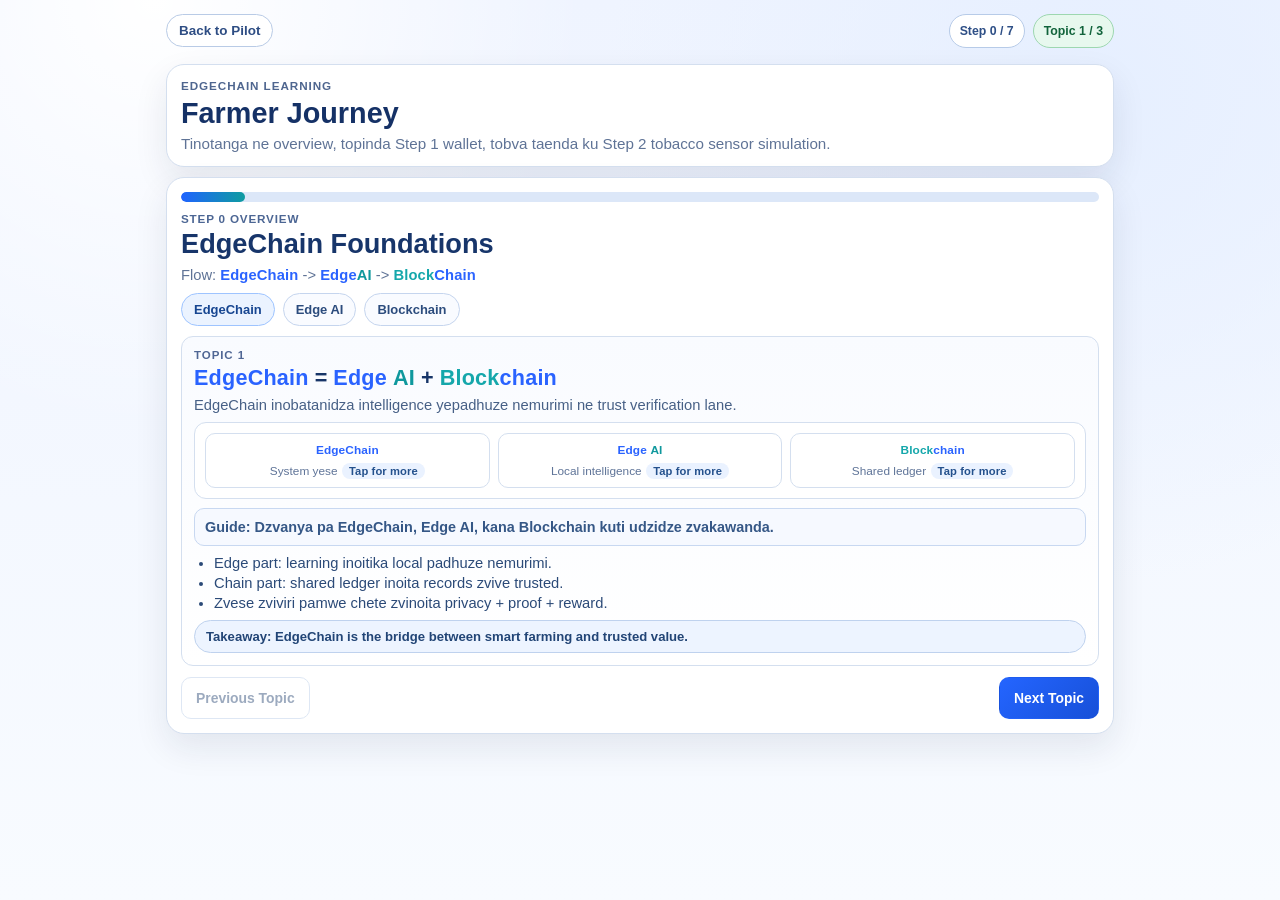
==== app/learning.html @ 708e7389 "Build mobile-first Step 2 learning flow for tobacco pilot" ====
<!doctype html>
<html lang="en">
  <head>
    <meta charset="UTF-8" />
    <meta name="viewport" content="width=device-width, initial-scale=1" />
    <title>EdgeChain Learning - Farmer Journey</title>
    <link rel="stylesheet" href="./learning.css" />
  </head>
  <body>
    <header class="topbar">
      <a class="back-link" href="./index.html">Back to Pilot</a>
      <div class="top-right">
        <span id="lesson-index" class="pill">Step 0 / 7</span>
        <span id="subtopic-index" class="pill good">Topic 1 / 3</span>
      </div>
    </header>

    <main class="shell">
      <section class="card hero">
        <p class="kicker">EDGECHAIN LEARNING</p>
        <h1>Farmer Journey</h1>
        <p class="sub">Tinotanga ne overview, topinda Step 1 wallet, tobva taenda ku Step 2 tobacco sensor simulation.</p>
      </section>

      <section class="card lesson-card">
        <div class="progress-wrap" aria-label="Lesson progress">
          <div class="progress-track"><span id="progress-fill" class="progress-fill"></span></div>
        </div>

        <p id="stage-kicker" class="stage-kicker"></p>
        <h2 id="stage-title" class="stage-title"></h2>
        <p id="stage-sub" class="stage-sub"></p>
        <p id="stage-citation" class="stage-citation hidden"></p>

        <nav id="topic-tabs" class="wallet-tabs" aria-label="Learning topic tabs"></nav>

        <article class="content-card">
          <div>
            <p id="tab-kicker" class="content-kicker"></p>
            <h3 id="tab-title" class="content-title"></h3>
            <p id="tab-summary" class="content-summary"></p>
          </div>

          <article id="tab-visual" class="visual-box"></article>
          <p id="click-callout" class="click-callout hidden" aria-live="polite"></p>
          <div id="tab-notes" class="tab-notes hidden"></div>

          <ul id="tab-points" class="point-list"></ul>

          <p id="tab-takeaway" class="term-chip"></p>
        </article>

        <div class="actions">
          <button id="btn-prev-tab" class="btn btn-secondary" type="button">Previous Topic</button>
          <button id="btn-next-tab" class="btn btn-primary" type="button">Next Topic</button>
        </div>
      </section>
    </main>

    <script type="module" src="./learning.js"></script>
  </body>
</html>
---- app/learning.css ----
@font-face {
  font-family: 'audiowide';
  src: url('./fonts/Audiowide-Regular.ttf');
}

:root {
  --bg-a: #eff4ff;
  --bg-b: #f8fbff;
  --surface: #ffffff;
  --line: #d4dfef;
  --ink: #16284b;
  --muted: #5f7396;
  --brand: #1f63ff;
  --brand-2: #0f9ca0;
  --watch-bg: #fff7e8;
  --watch-ink: #8d5c05;
  --alert-bg: #ffecec;
  --alert-ink: #9b1f1f;
  --good-bg: #e7f8ee;
  --good-ink: #11633b;
  --radius-lg: 18px;
  --radius-md: 12px;
  --shadow: 0 14px 34px rgba(17, 36, 70, 0.09);
}

* {
  box-sizing: border-box;
}

body {
  margin: 0;
  min-height: 100vh;
  font-family: 'Avenir Next', 'Segoe UI', sans-serif;
  color: var(--ink);
  background:
    radial-gradient(circle at 12% 0%, #ffffff 0%, rgba(255, 255, 255, 0) 30%),
    radial-gradient(circle at 86% 10%, #e6efff 0%, rgba(230, 239, 255, 0) 36%),
    linear-gradient(180deg, var(--bg-a) 0%, var(--bg-b) 100%);
}

h1,
h2,
h3,
p {
  margin-top: 0;
}

.topbar {
  max-width: 980px;
  margin: 0 auto;
  padding: 14px 16px 8px;
  display: flex;
  justify-content: space-between;
  gap: 10px;
  align-items: center;
}

.back-link {
  color: #2e4d83;
  text-decoration: none;
  border: 1px solid #b9cbe6;
  border-radius: 999px;
  background: #ffffff;
  padding: 8px 12px;
  font-size: 0.84rem;
  font-weight: 700;
}

.back-link:hover {
  border-color: var(--brand);
  color: var(--brand);
}

.top-right {
  display: flex;
  gap: 8px;
  align-items: center;
}

.pill {
  border: 1px solid #b7cbe8;
  border-radius: 999px;
  background: #ffffff;
  color: #2e4f86;
  padding: 6px 10px;
  font-size: 0.77rem;
  font-weight: 700;
}

.pill.good {
  border-color: #9dd7b0;
  background: var(--good-bg);
  color: var(--good-ink);
}

.shell {
  max-width: 980px;
  margin: 0 auto;
  padding: 8px 16px 26px;
  display: grid;
  gap: 10px;
}

.card {
  border: 1px solid var(--line);
  border-radius: var(--radius-lg);
  background: var(--surface);
  box-shadow: var(--shadow);
}

.hero {
  padding: 14px;
}

.kicker {
  margin: 0;
  text-transform: uppercase;
  letter-spacing: 0.08em;
  font-size: 0.73rem;
  color: #4f668f;
  font-weight: 700;
}

.hero h1 {
  margin: 5px 0;
  font-family: 'audiowide', sans-serif;
  font-size: clamp(1.2rem, 3.4vw, 1.8rem);
  line-height: 1.15;
  color: #153166;
}

.sub {
  margin: 0;
  color: var(--muted);
  font-size: 0.95rem;
}

.lesson-card {
  padding: 14px;
}

.progress-wrap {
  margin-bottom: 10px;
}

.progress-track {
  width: 100%;
  height: 10px;
  border-radius: 999px;
  background: #dce7f8;
  overflow: hidden;
}

.progress-fill {
  display: block;
  width: 14.29%;
  height: 100%;
  border-radius: inherit;
  background: linear-gradient(90deg, var(--brand) 0%, var(--brand-2) 100%);
}

.stage-kicker {
  margin: 0;
  color: #4c6694;
  text-transform: uppercase;
  letter-spacing: 0.07em;
  font-size: 0.73rem;
  font-weight: 700;
}

.stage-title {
  margin: 3px 0 0;
  font-size: clamp(1.25rem, 3.6vw, 1.7rem);
  line-height: 1.16;
  color: #17356a;
  text-wrap: balance;
}

.stage-sub {
  margin: 7px 0 0;
  color: var(--muted);
  font-size: 0.92rem;
}

.stage-citation {
  margin: 8px 0 0;
  border: 1px solid #bdd2ee;
  border-left: 4px solid #2f67ff;
  border-radius: 10px;
  background: #f6f9ff;
  color: #284d84;
  font-size: 0.84rem;
  font-weight: 600;
  padding: 8px 10px;
}

.flow-term {
  font-weight: 800;
  letter-spacing: 0.01em;
}

.flow-term.edgechain {
  color: #2a63ff;
}

.flow-term.edge,
.flow-term.chain {
  color: #2a63ff;
}

.flow-term.ai {
  color: #0f989d;
}

.flow-term.block {
  color: #15a7ab;
}

.wallet-tabs {
  margin-top: 10px;
  display: flex;
  flex-wrap: wrap;
  gap: 8px;
}

.tab-btn {
  border: 1px solid #c5d5ee;
  border-radius: 999px;
  background: #f9fbff;
  color: #2c4c7d;
  padding: 8px 12px;
  font-size: 0.81rem;
  font-weight: 700;
  cursor: pointer;
  display: inline-flex;
  align-items: center;
  gap: 6px;
}

.tab-btn:hover {
  border-color: #a9c0e6;
}

.tab-btn.active {
  border-color: #9ec4ff;
  background: #ebf3ff;
  color: #174691;
}

.tab-btn.tab-danger {
  border-color: #efb0b0;
  background: #fff4f4;
  color: #9f1f1f;
}

.tab-btn.tab-danger.active {
  border-color: #df7777;
  background: #ffe7e7;
  color: #8c1111;
}

.content-card {
  margin-top: 10px;
  border: 1px solid var(--line);
  border-radius: var(--radius-md);
  background: linear-gradient(180deg, #f9fbff 0%, #ffffff 100%);
  padding: 12px;
  display: grid;
  gap: 9px;
}

.content-kicker {
  margin: 0;
  text-transform: uppercase;
  letter-spacing: 0.08em;
  font-size: 0.72rem;
  color: #4f6694;
  font-weight: 700;
}

.content-title {
  margin: 4px 0 0;
  color: #173568;
  font-size: clamp(1.08rem, 3.4vw, 1.35rem);
  line-height: 1.2;
}

.content-title .flow-term {
  font-weight: 900;
}

.danger-title {
  color: #9a1717;
  display: inline-flex;
  align-items: center;
  gap: 7px;
}

.content-summary {
  margin: 6px 0 0;
  color: #476086;
  font-size: 0.92rem;
}

.tab-notes {
  border: 1px solid #cad9f1;
  border-radius: 10px;
  background: #f9fbff;
  padding: 8px;
}

.bite-notes {
  margin: 0;
}

.bite-notes summary {
  cursor: pointer;
  color: #214e8a;
  font-size: 0.84rem;
  font-weight: 700;
}

.bite-list {
  margin: 8px 0 0;
  padding-left: 18px;
  color: #2b4c7d;
  display: grid;
  gap: 4px;
}

.bite-list li {
  font-size: 0.84rem;
}

.visual-box {
  border: 1px solid var(--line);
  border-radius: var(--radius-md);
  background: #ffffff;
  padding: 10px;
}

.visual-grid {
  display: grid;
  grid-template-columns: repeat(3, minmax(0, 1fr));
  gap: 8px;
}

.freedom-grid {
  display: grid;
  grid-template-columns: repeat(2, minmax(0, 1fr));
  gap: 8px;
}

.visual-step {
  border: 1px solid var(--line);
  border-radius: 10px;
  background: #ffffff;
  padding: 8px;
  text-align: center;
}

.action-step {
  width: 100%;
  font: inherit;
  cursor: pointer;
}

.action-step:hover {
  border-color: #96b8eb;
  background: #f5f9ff;
}

.action-step:focus-visible {
  outline: 2px solid #7ea7e7;
  outline-offset: 2px;
}

.tap-mini {
  display: inline-block;
  margin-top: 6px;
  border-radius: 999px;
  background: #eaf2ff;
  color: #24518d;
  font-size: 0.7rem;
  font-style: normal;
  font-weight: 700;
  letter-spacing: 0.01em;
  padding: 2px 7px;
}

.visual-step strong {
  display: block;
  color: #1a396e;
  font-size: 0.81rem;
}

.visual-step strong .flow-term {
  font-weight: 900;
}

.danger-icon {
  display: inline-grid;
  place-items: center;
  width: 18px;
  height: 18px;
  border-radius: 999px;
  border: 1px solid #e28282;
  background: #ffe8e8;
  color: #a41010;
  font-size: 0.72rem;
  font-weight: 800;
  line-height: 1;
}

.visual-step span {
  color: #5f7498;
  font-size: 0.74rem;
}

.robot-flow {
  display: grid;
  grid-template-columns: 1fr auto 1fr auto 1fr;
  gap: 8px;
  align-items: center;
}

.robot-node {
  min-height: 88px;
}

.robot-arrow {
  color: #8aa2c8;
  font-weight: 700;
  text-align: center;
  font-size: 0.82rem;
}

.compare-grid {
  display: grid;
  grid-template-columns: 1fr 1fr;
  gap: 8px;
}

.compare-card {
  border: 1px solid var(--line);
  border-radius: 10px;
  background: #ffffff;
  padding: 8px;
}

.compare-card p {
  margin: 0;
  color: #5b7298;
  font-size: 0.74rem;
  text-transform: uppercase;
  letter-spacing: 0.06em;
}

.compare-card strong {
  display: block;
  margin-top: 4px;
  color: #1c3d72;
  font-size: 0.88rem;
}

.compare-card span {
  color: #5c7398;
  font-size: 0.77rem;
}

.priority-grid {
  display: grid;
  grid-template-columns: repeat(2, minmax(0, 1fr));
  gap: 8px;
}

.dash-grid {
  display: grid;
  grid-template-columns: repeat(2, minmax(0, 1fr));
  gap: 8px;
}

.metric-card {
  border: 1px solid var(--line);
  border-radius: 10px;
  background: #ffffff;
  padding: 9px;
}

.metric-head {
  display: flex;
  justify-content: space-between;
  gap: 8px;
  align-items: center;
}

.metric-title {
  color: #2a4f83;
  font-size: 0.77rem;
  font-weight: 700;
  text-transform: uppercase;
  letter-spacing: 0.03em;
}

.status-pill {
  border-radius: 999px;
  font-size: 0.68rem;
  font-weight: 800;
  letter-spacing: 0.02em;
  padding: 2px 7px;
}

.status-pill.ok {
  border: 1px solid #9ad9b2;
  background: var(--good-bg);
  color: var(--good-ink);
}

.status-pill.watch {
  border: 1px solid #efce8b;
  background: var(--watch-bg);
  color: var(--watch-ink);
}

.status-pill.alert {
  border: 1px solid #f3a3a3;
  background: var(--alert-bg);
  color: var(--alert-ink);
}

.metric-value {
  margin-top: 5px;
  color: #1a3a6e;
  font-size: 1.05rem;
  font-weight: 800;
  line-height: 1.1;
}

.metric-sub {
  margin-top: 4px;
  color: #5f7498;
  font-size: 0.75rem;
}

.sim-actions {
  margin-top: 9px;
  display: grid;
  gap: 7px;
}

.sim-pane {
  margin-top: 9px;
  border: 1px dashed #bfd3ef;
  border-radius: 10px;
  background: #f9fbff;
  padding: 8px;
}

.sim-pane summary {
  cursor: pointer;
  color: #255088;
  font-size: 0.82rem;
  font-weight: 700;
}

.sim-btn {
  border: 1px solid #adc6ea;
  border-radius: 10px;
  background: #ffffff;
  color: #254d87;
  font-size: 0.82rem;
  font-weight: 700;
  min-height: 38px;
  padding: 0 11px;
  cursor: pointer;
}

.sim-btn:hover {
  border-color: #8fb1e4;
  background: #f3f8ff;
}

.sim-btn.primary {
  border-color: transparent;
  background: linear-gradient(135deg, #2565ff 0%, #1852dd 100%);
  color: #ffffff;
}

.sim-btn.ghost {
  background: #f7f9fe;
}

.legend-strip {
  margin-top: 8px;
  border: 1px dashed #bfd3ef;
  border-radius: 10px;
  background: #f8fbff;
  color: #446188;
  font-size: 0.77rem;
  padding: 8px 9px;
}

.curing-stage {
  border: 1px solid #bed2ef;
  border-radius: 10px;
  background: #f2f7ff;
  color: #264f88;
  font-size: 0.81rem;
  font-weight: 700;
  padding: 8px 9px;
}

.decision-grid {
  display: grid;
  grid-template-columns: repeat(3, minmax(0, 1fr));
  gap: 8px;
}

.decision-card {
  border: 1px solid var(--line);
  border-radius: 10px;
  background: #ffffff;
  padding: 8px;
}

.decision-card h4 {
  margin: 0;
  font-size: 0.79rem;
  color: #24497d;
}

.decision-card p {
  margin: 5px 0 0;
  color: #5e7397;
  font-size: 0.74rem;
}

.decision-card.good {
  border-color: #9fd9b7;
  background: #f3fff7;
}

.decision-card.watch {
  border-color: #efd59c;
  background: #fffaf0;
}

.decision-card.alert {
  border-color: #f1acac;
  background: #fff3f3;
}

.badge-box {
  border: 1px solid #bed2ef;
  border-radius: 10px;
  background: linear-gradient(180deg, #f4f8ff 0%, #ffffff 100%);
  padding: 10px;
}

.badge-list {
  margin: 0;
  padding-left: 20px;
  color: #2b4c7d;
  display: grid;
  gap: 4px;
}

.badge-list li {
  font-size: 0.82rem;
}

.note-box {
  margin: 0;
  border: 1px solid #c8d8f1;
  border-radius: 10px;
  background: #f2f8ff;
  padding: 9px;
  color: #2e4f81;
  font-size: 0.88rem;
}

.click-callout {
  margin: 0;
  border: 1px solid #9bc1f8;
  border-radius: 10px;
  background: linear-gradient(180deg, #ebf3ff 0%, #f5f9ff 100%);
  padding: 10px;
  color: #1f4f8f;
  font-size: 0.9rem;
  font-weight: 700;
}

.click-callout.guide {
  border-color: #c8d8f1;
  background: #f6f9ff;
  color: #355786;
  font-weight: 600;
}

.hidden {
  display: none !important;
}

.point-list {
  margin: 0;
  padding-left: 20px;
  color: #2b4a78;
  display: grid;
  gap: 4px;
}

.point-list li {
  font-size: 0.92rem;
}

.term-chip {
  margin: 0;
  border: 1px solid #bfd2ee;
  border-radius: 999px;
  background: #edf4ff;
  color: #224576;
  padding: 8px 11px;
  font-size: 0.82rem;
  font-weight: 700;
  display: inline-block;
}

.content-card.safety-highlight {
  border-color: #efb0b0;
  background: linear-gradient(180deg, #fff6f6 0%, #ffffff 100%);
}

.actions {
  margin-top: 11px;
  display: flex;
  justify-content: space-between;
  gap: 8px;
}

.btn {
  border: 1px solid transparent;
  border-radius: 10px;
  min-height: 42px;
  padding: 0 14px;
  font-size: 0.87rem;
  font-weight: 700;
  cursor: pointer;
  text-decoration: none;
  display: inline-flex;
  align-items: center;
  justify-content: center;
}

.btn-primary {
  background: linear-gradient(135deg, #2465ff 0%, #1750d8 100%);
  color: #ffffff;
}

.btn-secondary {
  background: #ffffff;
  color: #254472;
  border-color: #b8cce8;
}

.btn:disabled {
  opacity: 0.45;
  cursor: not-allowed;
}

/* Mobile-first layout refinements */
.topbar {
  max-width: 100%;
  padding: 12px 12px 8px;
  flex-direction: column;
  align-items: stretch;
}

.back-link {
  display: inline-flex;
  align-self: flex-start;
  align-items: center;
  min-height: 40px;
}

.top-right {
  justify-content: space-between;
}

.pill {
  min-height: 34px;
  display: inline-flex;
  align-items: center;
}

.shell {
  max-width: 100%;
  padding: 6px 10px 18px;
  gap: 8px;
}

.card {
  border-radius: 14px;
}

.hero,
.lesson-card {
  padding: 11px;
}

.hero h1 {
  font-size: clamp(1.06rem, 7vw, 1.46rem);
}

.sub {
  font-size: 0.88rem;
}

.stage-title {
  font-size: clamp(1.08rem, 6.6vw, 1.38rem);
}

.stage-sub {
  font-size: 0.85rem;
}

.stage-citation {
  font-size: 0.78rem;
  padding: 7px 8px;
}

.wallet-tabs {
  flex-wrap: nowrap;
  overflow-x: auto;
  gap: 6px;
  padding-bottom: 2px;
  scrollbar-width: thin;
}

.wallet-tabs::-webkit-scrollbar {
  height: 6px;
}

.tab-btn {
  flex: 0 0 auto;
  min-height: 44px;
  padding: 0 12px;
}

.content-card {
  padding: 10px;
  gap: 8px;
}

.content-title {
  font-size: clamp(1rem, 5.8vw, 1.2rem);
}

.content-summary {
  font-size: 0.86rem;
}

.click-callout {
  font-size: 0.84rem;
}

.point-list li {
  font-size: 0.86rem;
}

.term-chip {
  font-size: 0.76rem;
}

.visual-grid,
.freedom-grid,
.compare-grid,
.priority-grid,
.dash-grid,
.decision-grid {
  grid-template-columns: 1fr;
}

.robot-flow {
  grid-template-columns: 1fr;
}

.robot-arrow {
  display: none;
}

.sim-btn,
.btn {
  min-height: 46px;
}

.actions {
  margin-top: 10px;
  position: sticky;
  bottom: calc(env(safe-area-inset-bottom, 0px) + 6px);
  display: grid;
  gap: 7px;
  background: rgba(248, 252, 255, 0.95);
  backdrop-filter: blur(4px);
  border: 1px solid #d7e4f5;
  border-radius: 12px;
  padding: 8px;
  z-index: 8;
}

.actions .btn {
  width: 100%;
}

@media (min-width: 781px) {
  .topbar {
    max-width: 980px;
    margin: 0 auto;
    padding: 14px 16px 8px;
    flex-direction: row;
    align-items: center;
    justify-content: space-between;
    gap: 10px;
  }

  .back-link {
    min-height: 0;
  }

  .top-right {
    justify-content: flex-end;
  }

  .shell {
    max-width: 980px;
    margin: 0 auto;
    padding: 8px 16px 26px;
    gap: 10px;
  }

  .card {
    border-radius: var(--radius-lg);
  }

  .hero,
  .lesson-card {
    padding: 14px;
  }

  .hero h1 {
    font-size: clamp(1.2rem, 3.4vw, 1.8rem);
  }

  .sub {
    font-size: 0.95rem;
  }

  .stage-title {
    font-size: clamp(1.25rem, 3.6vw, 1.7rem);
  }

  .stage-sub {
    font-size: 0.92rem;
  }

  .stage-citation {
    font-size: 0.84rem;
    padding: 8px 10px;
  }

  .wallet-tabs {
    flex-wrap: wrap;
    overflow: visible;
    gap: 8px;
    padding-bottom: 0;
  }

  .tab-btn {
    min-height: 0;
    padding: 8px 12px;
  }

  .content-card {
    padding: 12px;
    gap: 9px;
  }

  .content-title {
    font-size: clamp(1.08rem, 3.4vw, 1.35rem);
  }

  .content-summary {
    font-size: 0.92rem;
  }

  .click-callout {
    font-size: 0.9rem;
  }

  .point-list li {
    font-size: 0.92rem;
  }

  .term-chip {
    font-size: 0.82rem;
  }

  .visual-grid {
    grid-template-columns: repeat(3, minmax(0, 1fr));
  }

  .freedom-grid,
  .compare-grid,
  .priority-grid,
  .dash-grid {
    grid-template-columns: repeat(2, minmax(0, 1fr));
  }

  .decision-grid {
    grid-template-columns: repeat(3, minmax(0, 1fr));
  }

  .robot-flow {
    grid-template-columns: 1fr auto 1fr auto 1fr;
  }

  .robot-arrow {
    display: block;
  }

  .sim-btn,
  .btn {
    min-height: 42px;
  }

  .actions {
    margin-top: 11px;
    position: static;
    display: flex;
    justify-content: space-between;
    gap: 8px;
    background: transparent;
    backdrop-filter: none;
    border: 0;
    border-radius: 0;
    padding: 0;
  }

  .actions .btn {
    width: auto;
  }
}
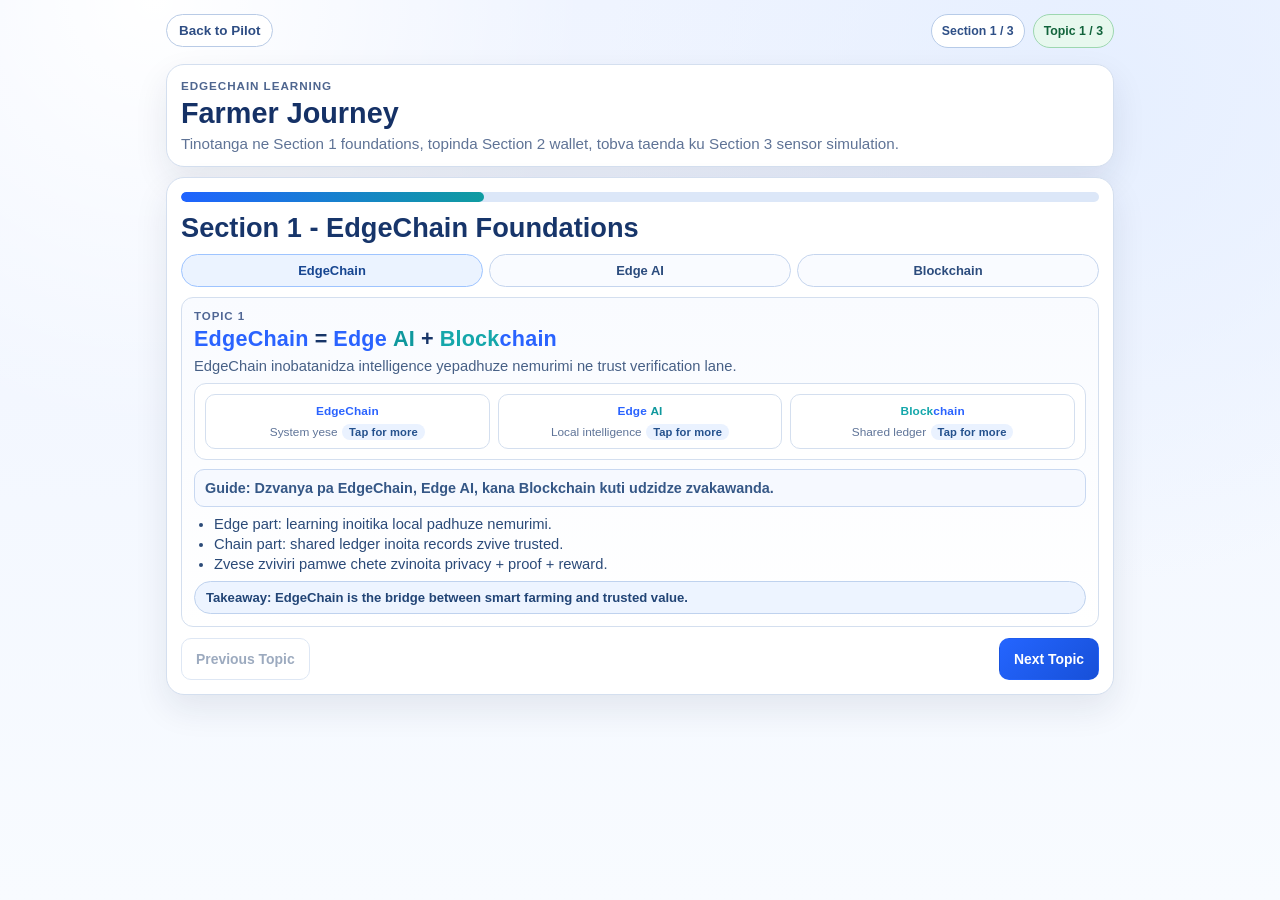
==== commit adb6cb68: "Rename learning stages to sections and unify Section 1 tab navigation" ====
--- a/app/learning.html
+++ b/app/learning.html
@@ -10,7 +10,7 @@
     <header class="topbar">
       <a class="back-link" href="./index.html">Back to Pilot</a>
       <div class="top-right">
-        <span id="lesson-index" class="pill">Step 0 / 7</span>
+        <span id="lesson-index" class="pill">Section 1 / 3</span>
         <span id="subtopic-index" class="pill good">Topic 1 / 3</span>
       </div>
     </header>
@@ -19,7 +19,7 @@
       <section class="card hero">
         <p class="kicker">EDGECHAIN LEARNING</p>
         <h1>Farmer Journey</h1>
-        <p class="sub">Tinotanga ne overview, topinda Step 1 wallet, tobva taenda ku Step 2 tobacco sensor simulation.</p>
+        <p class="sub">Tinotanga ne Section 1 foundations, topinda Section 2 wallet, tobva taenda ku Section 3 sensor simulation.</p>
       </section>
 
       <section class="card lesson-card">
--- a/app/learning.css
+++ b/app/learning.css
@@ -173,7 +173,9 @@
   font-size: clamp(1.25rem, 3.6vw, 1.7rem);
   line-height: 1.16;
   color: #17356a;
-  text-wrap: balance;
+  white-space: nowrap;
+  overflow: hidden;
+  text-overflow: ellipsis;
 }
 
 .stage-sub {
@@ -221,6 +223,18 @@
   display: flex;
   flex-wrap: wrap;
   gap: 8px;
+}
+
+.wallet-tabs.foundation-tabs {
+  display: grid;
+  grid-template-columns: repeat(3, minmax(0, 1fr));
+  overflow: visible;
+}
+
+.wallet-tabs.foundation-tabs .tab-btn {
+  width: 100%;
+  justify-content: center;
+  min-width: 0;
 }
 
 .tab-btn {
@@ -836,6 +850,14 @@
   scrollbar-width: thin;
 }
 
+.wallet-tabs.foundation-tabs {
+  display: grid;
+  grid-template-columns: repeat(3, minmax(0, 1fr));
+  overflow: visible;
+  gap: 6px;
+  padding-bottom: 0;
+}
+
 .wallet-tabs::-webkit-scrollbar {
   height: 6px;
 }
@@ -972,6 +994,11 @@
     overflow: visible;
     gap: 8px;
     padding-bottom: 0;
+  }
+
+  .wallet-tabs.foundation-tabs {
+    display: grid;
+    grid-template-columns: repeat(3, minmax(0, 1fr));
   }
 
   .tab-btn {
